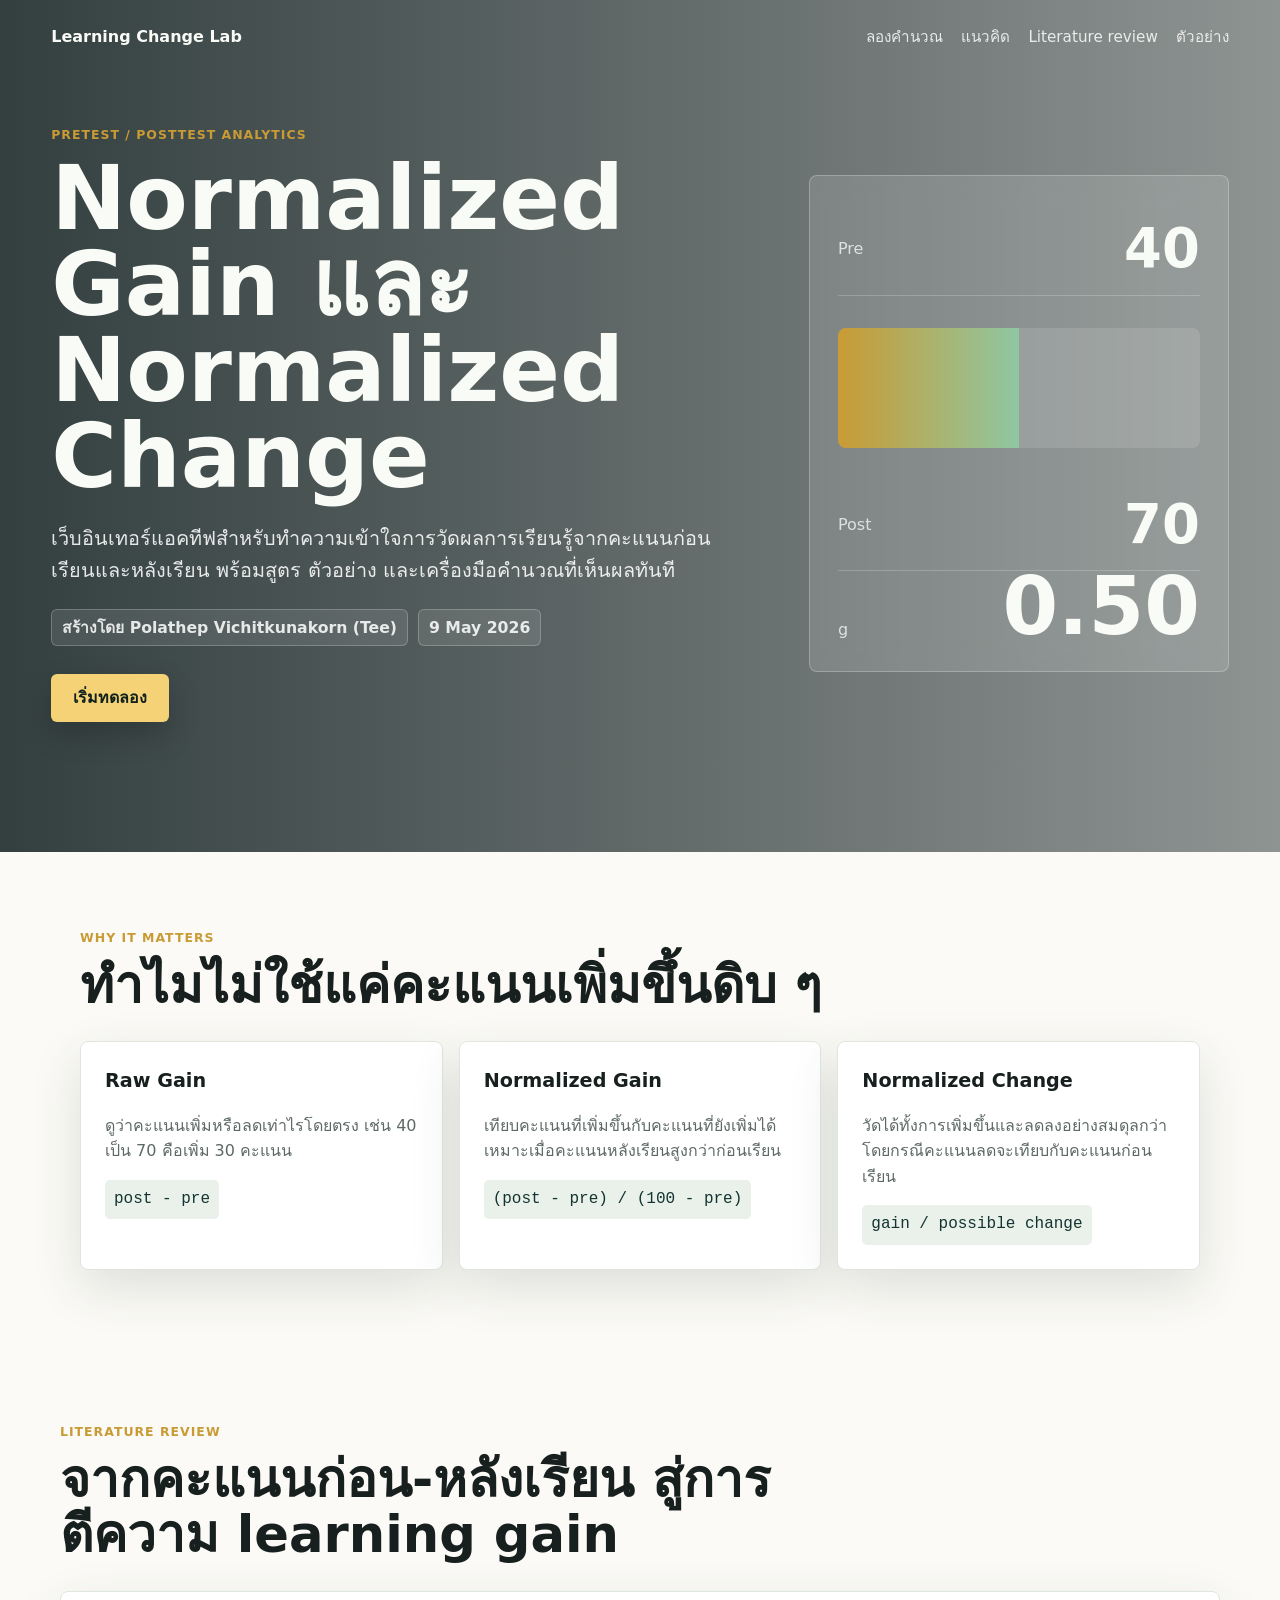
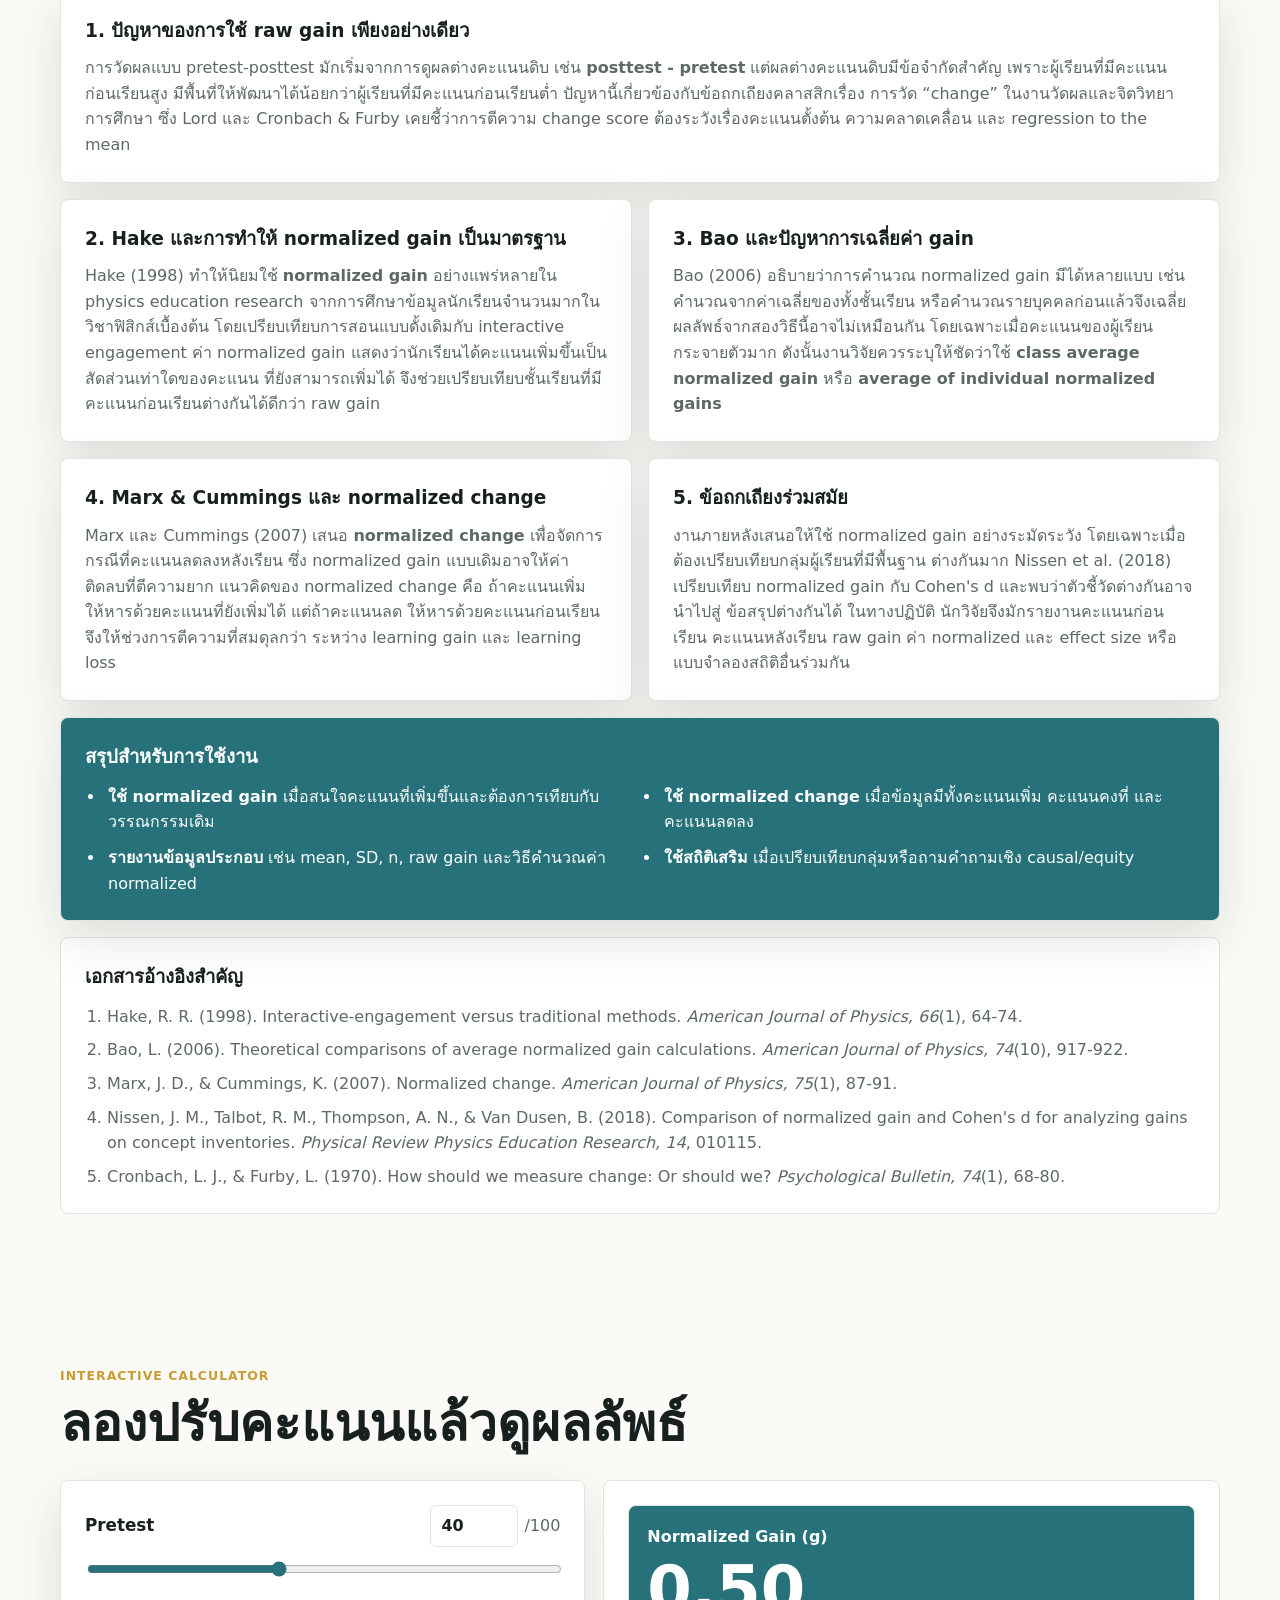
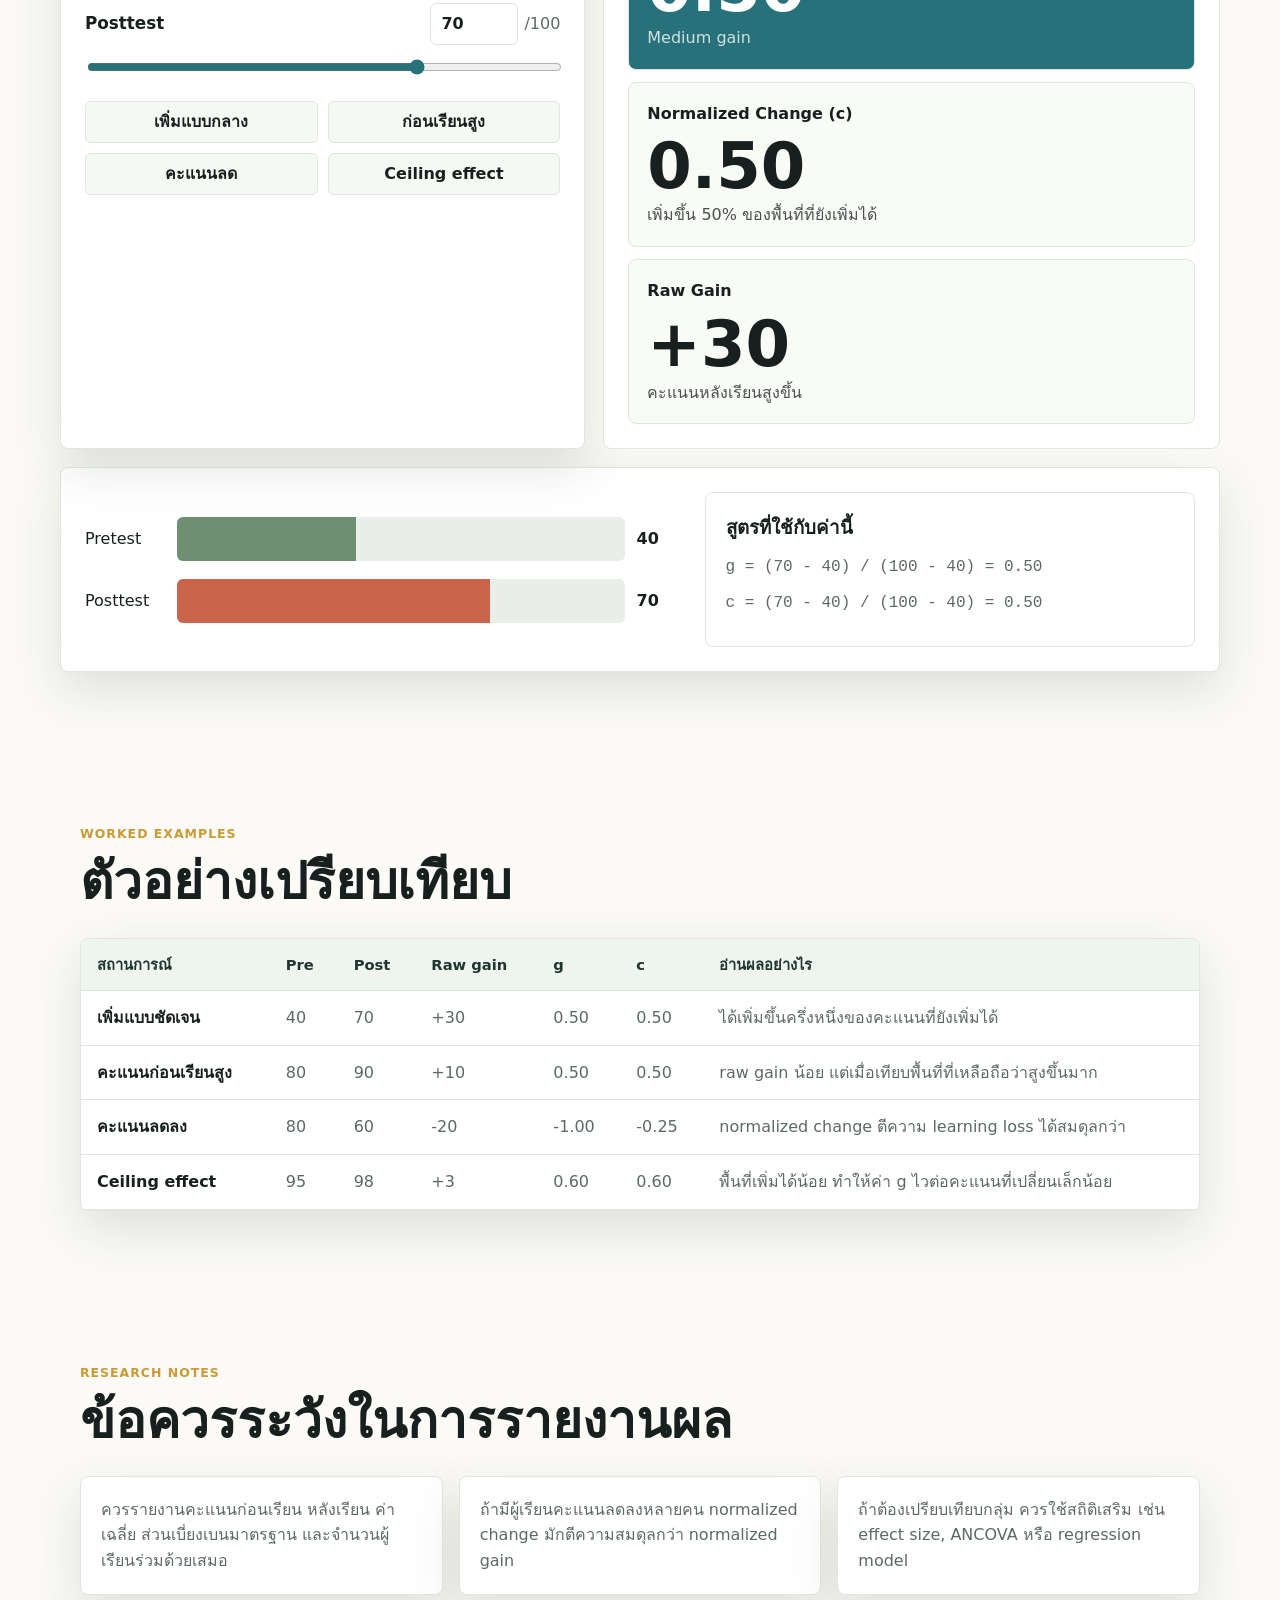
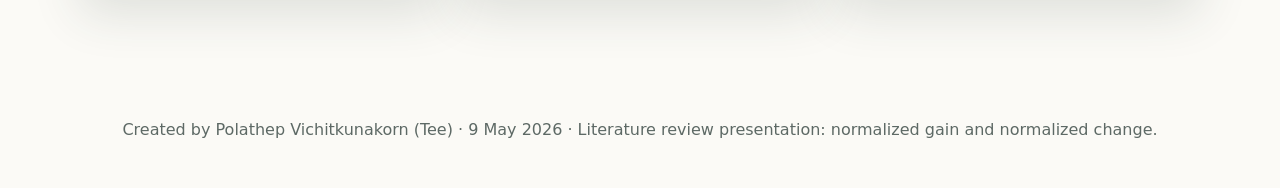
==== index.html @ 42223a31 "Add files via upload" ====
<!doctype html>
<html lang="th">
  <head>
    <meta charset="utf-8" />
    <meta name="viewport" content="width=device-width, initial-scale=1" />
    <title>Normalized Gain & Normalized Change</title>
    <link rel="stylesheet" href="styles.css" />
  </head>
  <body>
    <header class="hero">
      <nav class="topbar" aria-label="Main navigation">
        <div class="brand">Learning Change Lab</div>
        <div class="nav-links">
          <a href="#calculator">ลองคำนวณ</a>
          <a href="#concepts">แนวคิด</a>
          <a href="#literature">Literature review</a>
          <a href="#examples">ตัวอย่าง</a>
        </div>
      </nav>

      <section class="hero-grid">
        <div class="hero-copy">
          <p class="eyebrow">Pretest / Posttest Analytics</p>
          <h1>Normalized Gain และ Normalized Change</h1>
          <p>
            เว็บอินเทอร์แอคทีฟสำหรับทำความเข้าใจการวัดผลการเรียนรู้จากคะแนนก่อนเรียนและหลังเรียน
            พร้อมสูตร ตัวอย่าง และเครื่องมือคำนวณที่เห็นผลทันที
          </p>
          <div class="creator-credit">
            <span>สร้างโดย Polathep Vichitkunakorn (Tee)</span>
            <span>9 May 2026</span>
          </div>
          <a class="primary-action" href="#calculator">เริ่มทดลอง</a>
        </div>
        <div class="hero-visual" aria-hidden="true">
          <div class="score-line">
            <span>Pre</span>
            <strong id="heroPre">40</strong>
          </div>
          <div class="growth-arc">
            <div class="arc-fill"></div>
          </div>
          <div class="score-line">
            <span>Post</span>
            <strong id="heroPost">70</strong>
          </div>
          <div class="hero-result">
            <span>g</span>
            <strong id="heroGain">0.50</strong>
          </div>
        </div>
      </section>
    </header>

    <main>
      <section class="section intro" id="concepts">
        <div class="section-heading">
          <p class="eyebrow">Why It Matters</p>
          <h2>ทำไมไม่ใช้แค่คะแนนเพิ่มขึ้นดิบ ๆ</h2>
        </div>
        <div class="concept-grid">
          <article>
            <h3>Raw Gain</h3>
            <p>ดูว่าคะแนนเพิ่มหรือลดเท่าไรโดยตรง เช่น 40 เป็น 70 คือเพิ่ม 30 คะแนน</p>
            <code>post - pre</code>
          </article>
          <article>
            <h3>Normalized Gain</h3>
            <p>เทียบคะแนนที่เพิ่มขึ้นกับคะแนนที่ยังเพิ่มได้ เหมาะเมื่อคะแนนหลังเรียนสูงกว่าก่อนเรียน</p>
            <code>(post - pre) / (100 - pre)</code>
          </article>
          <article>
            <h3>Normalized Change</h3>
            <p>วัดได้ทั้งการเพิ่มขึ้นและลดลงอย่างสมดุลกว่า โดยกรณีคะแนนลดจะเทียบกับคะแนนก่อนเรียน</p>
            <code>gain / possible change</code>
          </article>
        </div>
      </section>

      <section class="section literature" id="literature">
        <div class="section-heading">
          <p class="eyebrow">Literature Review</p>
          <h2>จากคะแนนก่อน-หลังเรียน สู่การตีความ learning gain</h2>
        </div>

        <div class="literature-layout">
          <article class="review-block lead-review">
            <h3>1. ปัญหาของการใช้ raw gain เพียงอย่างเดียว</h3>
            <p>
              การวัดผลแบบ pretest-posttest มักเริ่มจากการดูผลต่างคะแนนดิบ เช่น
              <strong>posttest - pretest</strong> แต่ผลต่างคะแนนดิบมีข้อจำกัดสำคัญ เพราะผู้เรียนที่มีคะแนนก่อนเรียนสูง
              มีพื้นที่ให้พัฒนาได้น้อยกว่าผู้เรียนที่มีคะแนนก่อนเรียนต่ำ ปัญหานี้เกี่ยวข้องกับข้อถกเถียงคลาสสิกเรื่อง
              การวัด “change” ในงานวัดผลและจิตวิทยาการศึกษา ซึ่ง Lord และ Cronbach & Furby เคยชี้ว่าการตีความ
              change score ต้องระวังเรื่องคะแนนตั้งต้น ความคลาดเคลื่อน และ regression to the mean
            </p>
          </article>

          <article class="review-block">
            <h3>2. Hake และการทำให้ normalized gain เป็นมาตรฐาน</h3>
            <p>
              Hake (1998) ทำให้นิยมใช้ <strong>normalized gain</strong> อย่างแพร่หลายใน physics education research
              จากการศึกษาข้อมูลนักเรียนจำนวนมากในวิชาฟิสิกส์เบื้องต้น โดยเปรียบเทียบการสอนแบบดั้งเดิมกับ
              interactive engagement ค่า normalized gain แสดงว่านักเรียนได้คะแนนเพิ่มขึ้นเป็นสัดส่วนเท่าใดของคะแนน
              ที่ยังสามารถเพิ่มได้ จึงช่วยเปรียบเทียบชั้นเรียนที่มีคะแนนก่อนเรียนต่างกันได้ดีกว่า raw gain
            </p>
          </article>

          <article class="review-block">
            <h3>3. Bao และปัญหาการเฉลี่ยค่า gain</h3>
            <p>
              Bao (2006) อธิบายว่าการคำนวณ normalized gain มีได้หลายแบบ เช่น คำนวณจากค่าเฉลี่ยของทั้งชั้นเรียน
              หรือคำนวณรายบุคคลก่อนแล้วจึงเฉลี่ย ผลลัพธ์จากสองวิธีนี้อาจไม่เหมือนกัน โดยเฉพาะเมื่อคะแนนของผู้เรียน
              กระจายตัวมาก ดังนั้นงานวิจัยควรระบุให้ชัดว่าใช้ <strong>class average normalized gain</strong>
              หรือ <strong>average of individual normalized gains</strong>
            </p>
          </article>

          <article class="review-block">
            <h3>4. Marx & Cummings และ normalized change</h3>
            <p>
              Marx และ Cummings (2007) เสนอ <strong>normalized change</strong> เพื่อจัดการกรณีที่คะแนนลดลงหลังเรียน
              ซึ่ง normalized gain แบบเดิมอาจให้ค่าติดลบที่ตีความยาก แนวคิดของ normalized change คือ ถ้าคะแนนเพิ่ม
              ให้หารด้วยคะแนนที่ยังเพิ่มได้ แต่ถ้าคะแนนลด ให้หารด้วยคะแนนก่อนเรียน จึงให้ช่วงการตีความที่สมดุลกว่า
              ระหว่าง learning gain และ learning loss
            </p>
          </article>

          <article class="review-block">
            <h3>5. ข้อถกเถียงร่วมสมัย</h3>
            <p>
              งานภายหลังเสนอให้ใช้ normalized gain อย่างระมัดระวัง โดยเฉพาะเมื่อต้องเปรียบเทียบกลุ่มผู้เรียนที่มีพื้นฐาน
              ต่างกันมาก Nissen et al. (2018) เปรียบเทียบ normalized gain กับ Cohen's d และพบว่าตัวชี้วัดต่างกันอาจนำไปสู่
              ข้อสรุปต่างกันได้ ในทางปฏิบัติ นักวิจัยจึงมักรายงานคะแนนก่อนเรียน คะแนนหลังเรียน raw gain ค่า normalized
              และ effect size หรือแบบจำลองสถิติอื่นร่วมกัน
            </p>
          </article>

          <aside class="review-takeaway">
            <h3>สรุปสำหรับการใช้งาน</h3>
            <ul>
              <li><strong>ใช้ normalized gain</strong> เมื่อสนใจคะแนนที่เพิ่มขึ้นและต้องการเทียบกับวรรณกรรมเดิม</li>
              <li><strong>ใช้ normalized change</strong> เมื่อข้อมูลมีทั้งคะแนนเพิ่ม คะแนนคงที่ และคะแนนลดลง</li>
              <li><strong>รายงานข้อมูลประกอบ</strong> เช่น mean, SD, n, raw gain และวิธีคำนวณค่า normalized</li>
              <li><strong>ใช้สถิติเสริม</strong> เมื่อเปรียบเทียบกลุ่มหรือถามคำถามเชิง causal/equity</li>
            </ul>
          </aside>
        </div>

        <div class="references">
          <h3>เอกสารอ้างอิงสำคัญ</h3>
          <ol>
            <li>Hake, R. R. (1998). Interactive-engagement versus traditional methods. <em>American Journal of Physics, 66</em>(1), 64-74.</li>
            <li>Bao, L. (2006). Theoretical comparisons of average normalized gain calculations. <em>American Journal of Physics, 74</em>(10), 917-922.</li>
            <li>Marx, J. D., & Cummings, K. (2007). Normalized change. <em>American Journal of Physics, 75</em>(1), 87-91.</li>
            <li>Nissen, J. M., Talbot, R. M., Thompson, A. N., & Van Dusen, B. (2018). Comparison of normalized gain and Cohen's d for analyzing gains on concept inventories. <em>Physical Review Physics Education Research, 14</em>, 010115.</li>
            <li>Cronbach, L. J., & Furby, L. (1970). How should we measure change: Or should we? <em>Psychological Bulletin, 74</em>(1), 68-80.</li>
          </ol>
        </div>
      </section>

      <section class="section calculator-section" id="calculator">
        <div class="section-heading">
          <p class="eyebrow">Interactive Calculator</p>
          <h2>ลองปรับคะแนนแล้วดูผลลัพธ์</h2>
        </div>

        <div class="workspace">
          <section class="controls" aria-label="Score controls">
            <div class="control-row">
              <label for="preInput">Pretest</label>
              <div class="number-control">
                <input id="preInput" type="number" min="0" max="100" step="1" value="40" />
                <span>/100</span>
              </div>
              <input id="preRange" type="range" min="0" max="100" step="1" value="40" />
            </div>

            <div class="control-row">
              <label for="postInput">Posttest</label>
              <div class="number-control">
                <input id="postInput" type="number" min="0" max="100" step="1" value="70" />
                <span>/100</span>
              </div>
              <input id="postRange" type="range" min="0" max="100" step="1" value="70" />
            </div>

            <div class="preset-buttons" aria-label="Example presets">
              <button type="button" data-pre="40" data-post="70">เพิ่มแบบกลาง</button>
              <button type="button" data-pre="80" data-post="90">ก่อนเรียนสูง</button>
              <button type="button" data-pre="80" data-post="60">คะแนนลด</button>
              <button type="button" data-pre="95" data-post="98">Ceiling effect</button>
            </div>
          </section>

          <section class="results" aria-live="polite">
            <div class="metric primary">
              <span>Normalized Gain (g)</span>
              <strong id="gainValue">0.50</strong>
              <em id="gainLabel">Medium gain</em>
            </div>
            <div class="metric">
              <span>Normalized Change (c)</span>
              <strong id="changeValue">0.50</strong>
              <em id="changeLabel">เพิ่มขึ้น 50% ของพื้นที่ที่ยังเพิ่มได้</em>
            </div>
            <div class="metric">
              <span>Raw Gain</span>
              <strong id="rawValue">+30</strong>
              <em id="rawLabel">คะแนนหลังเรียนสูงขึ้น</em>
            </div>
          </section>
        </div>

        <div class="visual-panel">
          <div class="bar-chart" aria-label="Pretest and posttest comparison">
            <div class="bar-item">
              <span>Pretest</span>
              <div class="bar-track">
                <div class="bar pre-bar" id="preBar"></div>
              </div>
              <strong id="preValue">40</strong>
            </div>
            <div class="bar-item">
              <span>Posttest</span>
              <div class="bar-track">
                <div class="bar post-bar" id="postBar"></div>
              </div>
              <strong id="postValue">70</strong>
            </div>
          </div>

          <div class="formula-panel">
            <h3>สูตรที่ใช้กับค่านี้</h3>
            <p id="formulaText">g = (70 - 40) / (100 - 40) = 0.50</p>
            <p id="changeFormulaText">c = (70 - 40) / (100 - 40) = 0.50</p>
          </div>
        </div>
      </section>

      <section class="section examples" id="examples">
        <div class="section-heading">
          <p class="eyebrow">Worked Examples</p>
          <h2>ตัวอย่างเปรียบเทียบ</h2>
        </div>
        <div class="table-wrap">
          <table>
            <thead>
              <tr>
                <th>สถานการณ์</th>
                <th>Pre</th>
                <th>Post</th>
                <th>Raw gain</th>
                <th>g</th>
                <th>c</th>
                <th>อ่านผลอย่างไร</th>
              </tr>
            </thead>
            <tbody id="exampleRows"></tbody>
          </table>
        </div>
      </section>

      <section class="section notes">
        <div class="section-heading">
          <p class="eyebrow">Research Notes</p>
          <h2>ข้อควรระวังในการรายงานผล</h2>
        </div>
        <div class="note-grid">
          <p>ควรรายงานคะแนนก่อนเรียน หลังเรียน ค่าเฉลี่ย ส่วนเบี่ยงเบนมาตรฐาน และจำนวนผู้เรียนร่วมด้วยเสมอ</p>
          <p>ถ้ามีผู้เรียนคะแนนลดลงหลายคน normalized change มักตีความสมดุลกว่า normalized gain</p>
          <p>ถ้าต้องเปรียบเทียบกลุ่ม ควรใช้สถิติเสริม เช่น effect size, ANCOVA หรือ regression model</p>
        </div>
      </section>
    </main>

    <footer>
      <p>
        Created by Polathep Vichitkunakorn (Tee) · 9 May 2026 · Literature review presentation:
        normalized gain and normalized change.
      </p>
    </footer>

    <script src="script.js"></script>
  </body>
</html>
---- styles.css ----
:root {
  --ink: #18201f;
  --muted: #5d6965;
  --paper: #fbfaf6;
  --panel: #ffffff;
  --line: #dfe6df;
  --sage: #6e8f72;
  --teal: #27727a;
  --coral: #c9654b;
  --gold: #c99b34;
  --shadow: 0 18px 50px rgba(39, 63, 56, 0.14);
}

* {
  box-sizing: border-box;
}

html {
  scroll-behavior: smooth;
}

body {
  margin: 0;
  color: var(--ink);
  background: var(--paper);
  font-family:
    "Segoe UI",
    "Noto Sans Thai",
    system-ui,
    sans-serif;
  line-height: 1.6;
}

a {
  color: inherit;
  text-decoration: none;
}

.hero {
  min-height: 92vh;
  padding: 24px clamp(18px, 4vw, 56px) 54px;
  color: #f9fbf6;
  background:
    linear-gradient(90deg, rgba(13, 27, 28, 0.84), rgba(13, 27, 28, 0.46)),
    url("https://images.unsplash.com/photo-1453738773917-9c3eff1db985?auto=format&fit=crop&w=1800&q=85")
      center/cover;
}

.topbar,
.hero-grid,
.section,
footer {
  width: min(1180px, 100%);
  margin: 0 auto;
}

.topbar {
  display: flex;
  align-items: center;
  justify-content: space-between;
  gap: 20px;
}

.brand {
  font-weight: 800;
  letter-spacing: 0;
}

.nav-links {
  display: flex;
  gap: 18px;
  color: rgba(255, 255, 255, 0.84);
  font-size: 0.95rem;
}

.nav-links a:hover {
  color: #fff;
}

.hero-grid {
  display: grid;
  grid-template-columns: minmax(0, 1fr) minmax(280px, 420px);
  gap: clamp(28px, 6vw, 92px);
  align-items: center;
  min-height: calc(92vh - 80px);
}

.hero-copy {
  max-width: 720px;
}

.eyebrow {
  margin: 0 0 10px;
  color: var(--gold);
  font-size: 0.78rem;
  font-weight: 800;
  letter-spacing: 0.08em;
  text-transform: uppercase;
}

.hero h1 {
  margin: 0;
  font-size: clamp(2.6rem, 7vw, 6.2rem);
  line-height: 0.96;
  letter-spacing: 0;
  max-width: 780px;
}

.hero-copy p:not(.eyebrow) {
  max-width: 660px;
  margin: 24px 0 30px;
  color: rgba(255, 255, 255, 0.88);
  font-size: clamp(1.02rem, 1.7vw, 1.24rem);
}

.creator-credit {
  display: flex;
  flex-wrap: wrap;
  gap: 10px;
  margin: -8px 0 28px;
  color: rgba(255, 255, 255, 0.86);
  font-size: 0.98rem;
  font-weight: 700;
}

.creator-credit span {
  min-height: 32px;
  padding: 5px 10px;
  border: 1px solid rgba(255, 255, 255, 0.22);
  border-radius: 6px;
  background: rgba(255, 255, 255, 0.1);
}

.primary-action {
  display: inline-flex;
  align-items: center;
  min-height: 48px;
  padding: 0 22px;
  border-radius: 6px;
  color: #10201d;
  background: #f5d275;
  font-weight: 800;
  box-shadow: 0 12px 30px rgba(0, 0, 0, 0.2);
}

.hero-visual {
  position: relative;
  min-height: 390px;
  padding: 28px;
  border: 1px solid rgba(255, 255, 255, 0.24);
  border-radius: 8px;
  background: rgba(255, 255, 255, 0.12);
  backdrop-filter: blur(12px);
}

.score-line {
  display: flex;
  align-items: center;
  justify-content: space-between;
  padding: 18px 0;
  border-bottom: 1px solid rgba(255, 255, 255, 0.2);
}

.score-line span,
.hero-result span {
  color: rgba(255, 255, 255, 0.74);
}

.score-line strong {
  font-size: 3.4rem;
  line-height: 1;
}

.growth-arc {
  position: relative;
  height: 120px;
  margin: 32px 0;
  border-radius: 8px;
  background: rgba(255, 255, 255, 0.12);
  overflow: hidden;
}

.arc-fill {
  width: 50%;
  height: 100%;
  background: linear-gradient(90deg, var(--gold), #8fc7a2);
  transition: width 220ms ease;
}

.hero-result {
  display: flex;
  align-items: end;
  justify-content: space-between;
}

.hero-result strong {
  font-size: 5rem;
  line-height: 0.9;
}

.section {
  padding: 76px clamp(18px, 3vw, 30px);
}

.section-heading {
  max-width: 760px;
  margin-bottom: 28px;
}

.section h2 {
  margin: 0;
  font-size: clamp(1.9rem, 4vw, 3.3rem);
  line-height: 1.08;
}

.concept-grid,
.note-grid {
  display: grid;
  grid-template-columns: repeat(3, minmax(0, 1fr));
  gap: 16px;
}

.concept-grid article,
.review-block,
.review-takeaway,
.references,
.note-grid p,
.controls,
.results,
.visual-panel,
.formula-panel {
  border: 1px solid var(--line);
  border-radius: 8px;
  background: var(--panel);
  box-shadow: var(--shadow);
}

.concept-grid article {
  padding: 24px;
}

.literature {
  width: min(1220px, 100%);
}

.literature-layout {
  display: grid;
  grid-template-columns: repeat(2, minmax(0, 1fr));
  gap: 16px;
  align-items: start;
}

.review-block,
.review-takeaway,
.references {
  padding: 24px;
}

.lead-review,
.review-takeaway {
  grid-column: span 2;
}

.review-block h3,
.review-takeaway h3,
.references h3 {
  margin: 0 0 10px;
  font-size: 1.16rem;
}

.review-block p,
.references li {
  color: var(--muted);
}

.review-block p {
  margin: 0;
}

.review-takeaway {
  color: #fff;
  background: var(--teal);
}

.review-takeaway ul {
  display: grid;
  grid-template-columns: repeat(2, minmax(0, 1fr));
  gap: 10px 22px;
  margin: 12px 0 0;
  padding-left: 20px;
}

.review-takeaway li {
  padding-left: 3px;
}

.references {
  margin-top: 16px;
  box-shadow: none;
}

.references ol {
  margin: 12px 0 0;
  padding-left: 22px;
}

.references li + li {
  margin-top: 8px;
}

.concept-grid h3 {
  margin: 0 0 8px;
  font-size: 1.2rem;
}

.concept-grid p,
.note-grid p {
  color: var(--muted);
}

code {
  display: inline-block;
  max-width: 100%;
  padding: 7px 9px;
  border-radius: 5px;
  color: #133431;
  background: #e9f1ea;
  font-family: "Cascadia Code", Consolas, monospace;
  white-space: normal;
}

.calculator-section {
  width: min(1220px, 100%);
}

.workspace {
  display: grid;
  grid-template-columns: minmax(300px, 0.92fr) minmax(300px, 1.08fr);
  gap: 18px;
  align-items: stretch;
}

.controls,
.results,
.visual-panel {
  padding: 24px;
}

.control-row {
  display: grid;
  grid-template-columns: 1fr auto;
  gap: 12px;
  margin-bottom: 24px;
}

.control-row label {
  align-self: center;
  font-size: 1.05rem;
  font-weight: 800;
}

.number-control {
  display: flex;
  align-items: center;
  gap: 6px;
  color: var(--muted);
}

.number-control input {
  width: 88px;
  min-height: 42px;
  border: 1px solid var(--line);
  border-radius: 6px;
  padding: 0 10px;
  color: var(--ink);
  font: inherit;
  font-weight: 800;
}

input[type="range"] {
  grid-column: 1 / -1;
  width: 100%;
  accent-color: var(--teal);
}

.preset-buttons {
  display: grid;
  grid-template-columns: repeat(2, minmax(0, 1fr));
  gap: 10px;
}

button {
  min-height: 42px;
  border: 1px solid var(--line);
  border-radius: 6px;
  color: var(--ink);
  background: #f6f8f3;
  font: inherit;
  font-weight: 750;
  cursor: pointer;
}

button:hover {
  border-color: var(--teal);
  background: #edf5f1;
}

.results {
  display: grid;
  gap: 12px;
  box-shadow: none;
}

.metric {
  padding: 18px;
  border: 1px solid var(--line);
  border-radius: 8px;
  background: #f9fbf7;
}

.metric.primary {
  color: #fff;
  background: var(--teal);
}

.metric span,
.metric em {
  display: block;
}

.metric span {
  font-weight: 800;
}

.metric strong {
  display: block;
  margin: 8px 0 4px;
  font-size: clamp(2rem, 5vw, 4.4rem);
  line-height: 1;
}

.metric em {
  color: inherit;
  opacity: 0.78;
  font-style: normal;
}

.visual-panel {
  display: grid;
  grid-template-columns: minmax(0, 1.1fr) minmax(280px, 0.9fr);
  gap: 20px;
  margin-top: 18px;
}

.bar-chart {
  display: grid;
  gap: 18px;
  align-content: center;
}

.bar-item {
  display: grid;
  grid-template-columns: 80px 1fr 48px;
  gap: 12px;
  align-items: center;
}

.bar-track {
  height: 44px;
  border-radius: 6px;
  background: #e9eee8;
  overflow: hidden;
}

.bar {
  height: 100%;
  min-width: 2px;
  transition: width 220ms ease, background 220ms ease;
}

.pre-bar {
  background: var(--sage);
}

.post-bar {
  background: var(--coral);
}

.formula-panel {
  padding: 20px;
  box-shadow: none;
}

.formula-panel h3 {
  margin: 0 0 12px;
}

.formula-panel p {
  margin: 10px 0;
  color: var(--muted);
  font-family: "Cascadia Code", Consolas, monospace;
}

.table-wrap {
  overflow-x: auto;
  border: 1px solid var(--line);
  border-radius: 8px;
  background: var(--panel);
  box-shadow: var(--shadow);
}

table {
  width: 100%;
  min-width: 850px;
  border-collapse: collapse;
}

th,
td {
  padding: 14px 16px;
  border-bottom: 1px solid var(--line);
  text-align: left;
}

th {
  color: #203532;
  background: #eef4ee;
  font-size: 0.92rem;
}

td {
  color: var(--muted);
}

td strong {
  color: var(--ink);
}

.note-grid p {
  margin: 0;
  padding: 20px;
}

footer {
  padding: 30px;
  color: var(--muted);
  text-align: center;
}

@media (max-width: 860px) {
  .hero {
    min-height: auto;
  }

  .topbar {
    align-items: flex-start;
    flex-direction: column;
  }

  .nav-links {
    flex-wrap: wrap;
  }

  .hero-grid,
  .workspace,
  .visual-panel,
  .concept-grid,
  .literature-layout,
  .note-grid {
    grid-template-columns: 1fr;
  }

  .lead-review,
  .review-takeaway {
    grid-column: auto;
  }

  .review-takeaway ul {
    grid-template-columns: 1fr;
  }

  .hero-grid {
    min-height: auto;
    padding-top: 60px;
  }

  .hero-visual {
    min-height: 320px;
  }
}

@media (max-width: 520px) {
  .hero h1 {
    font-size: 2.35rem;
  }

  .preset-buttons {
    grid-template-columns: 1fr;
  }

  .bar-item {
    grid-template-columns: 66px 1fr 38px;
    gap: 8px;
    font-size: 0.92rem;
  }
}
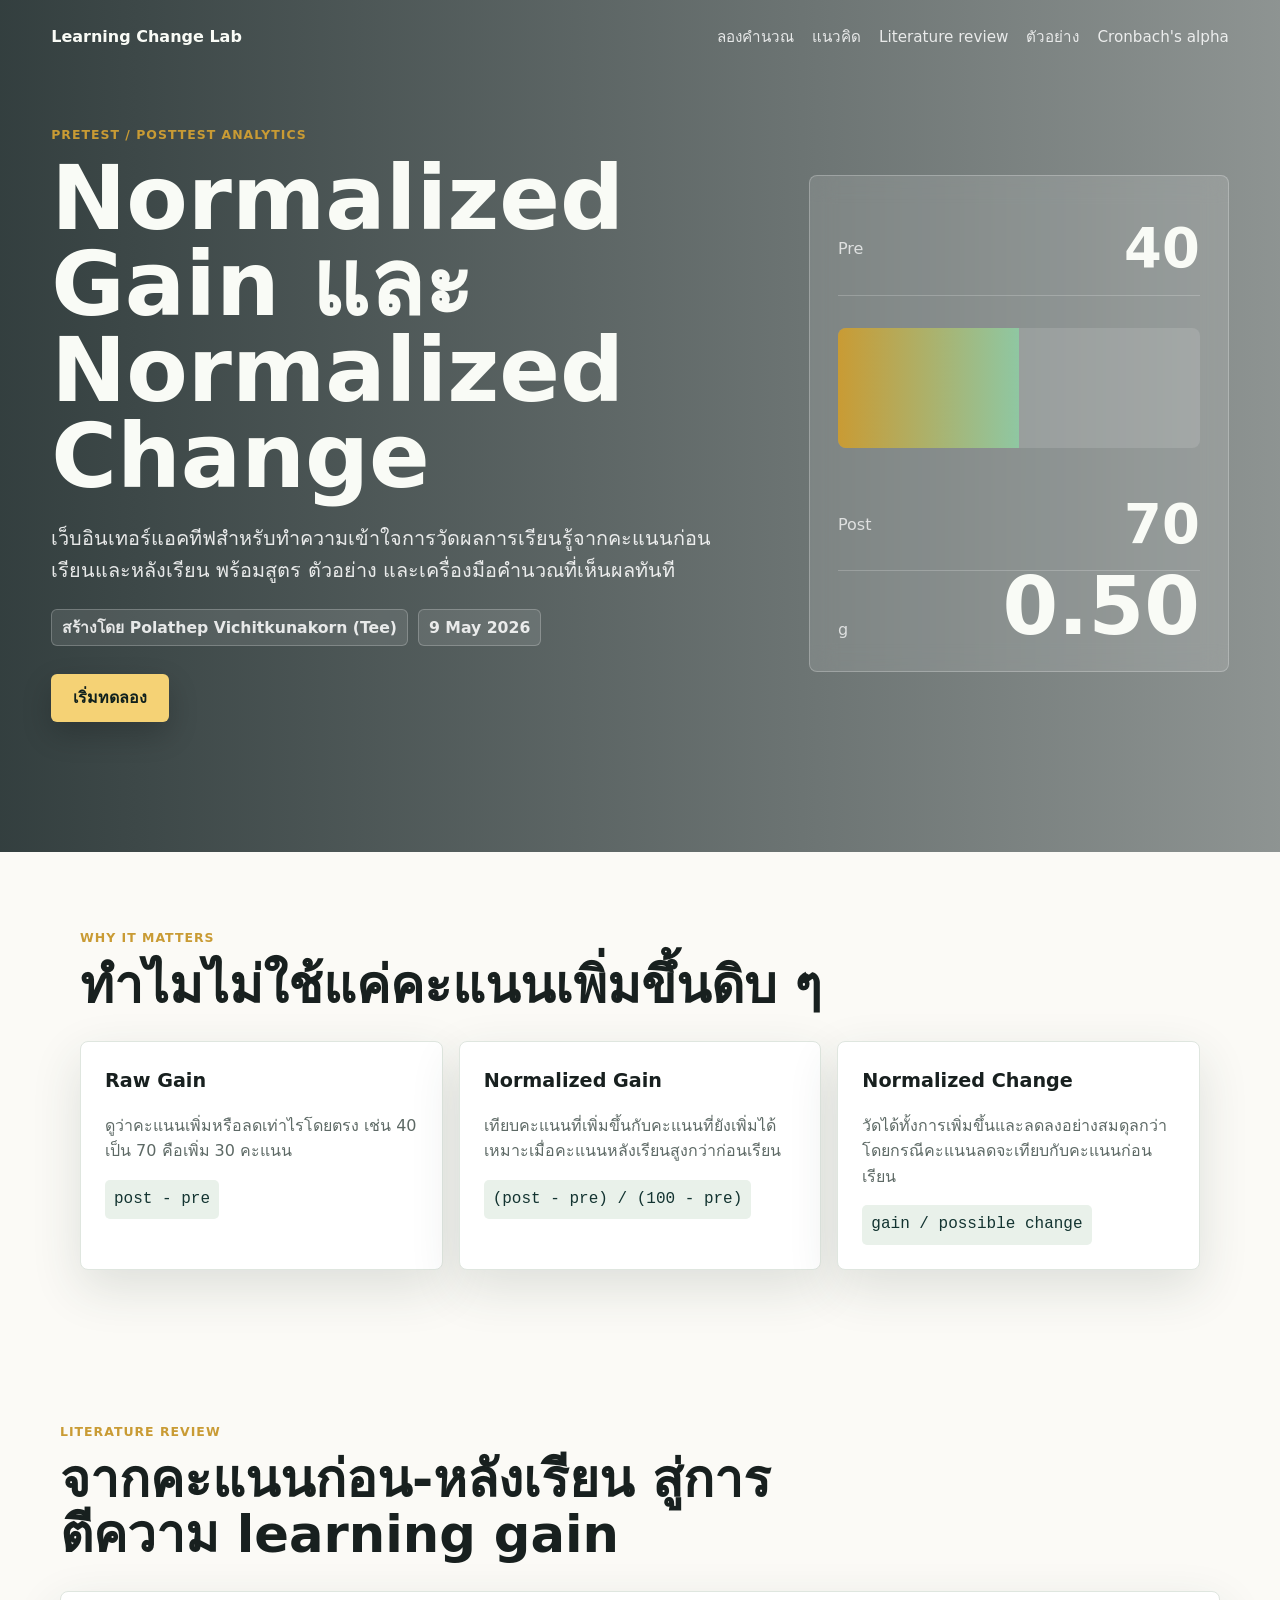
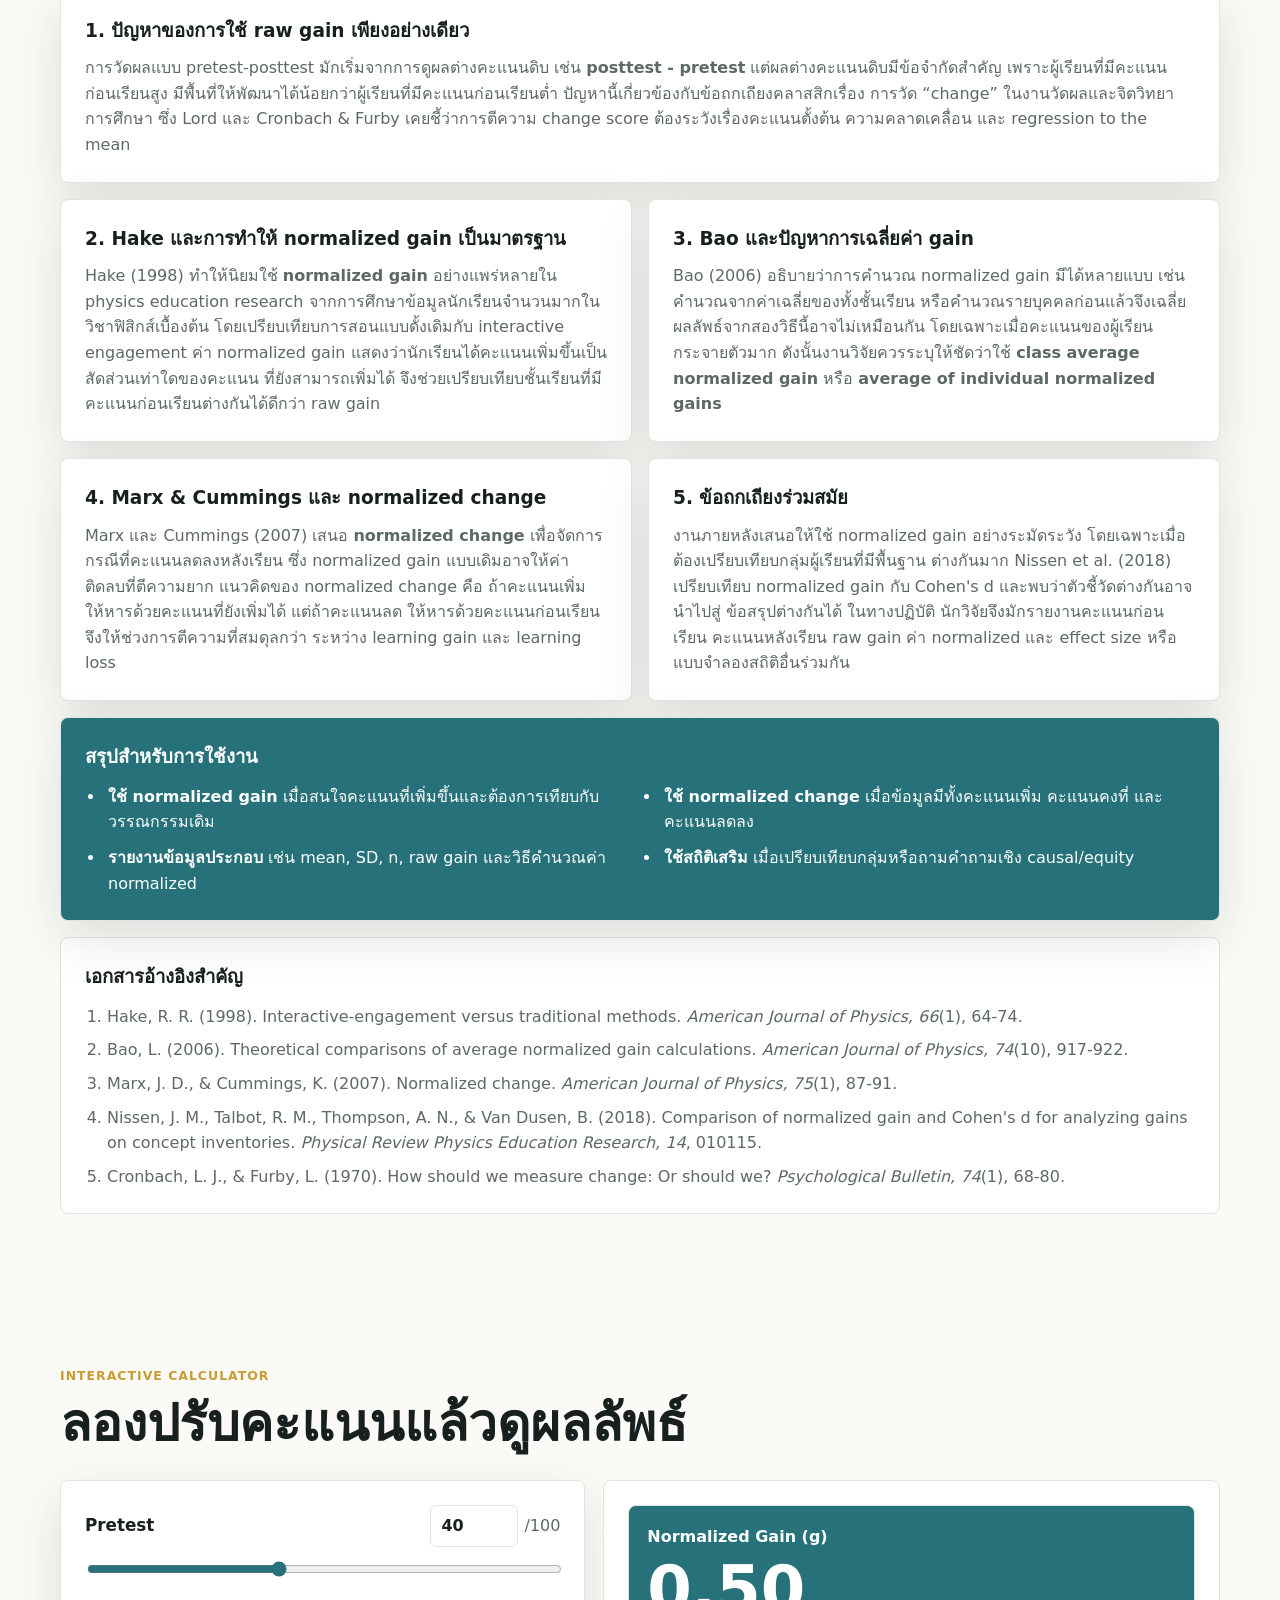
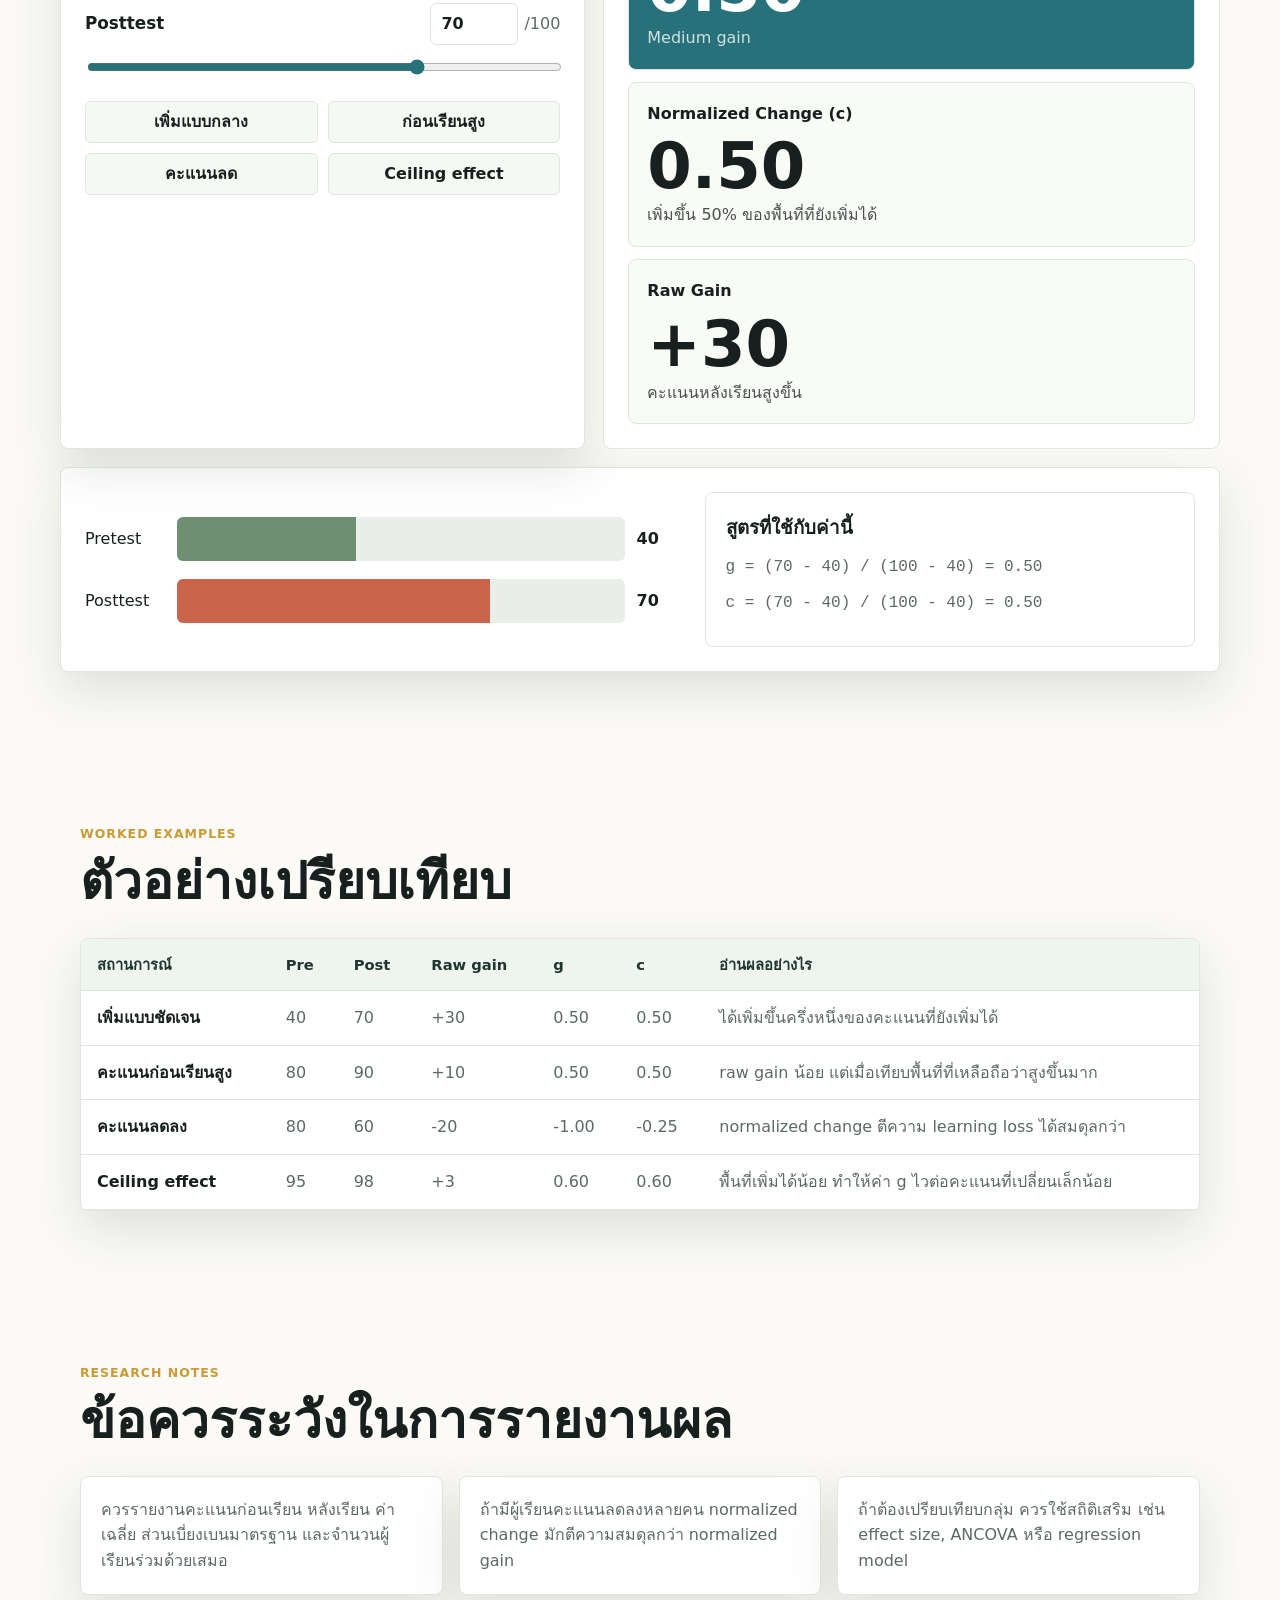
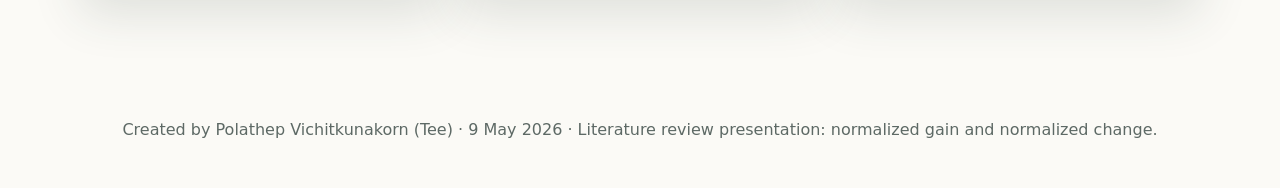
==== commit e84cbcd6: "Add files via upload" ====
--- a/index.html
+++ b/index.html
@@ -15,6 +15,7 @@
           <a href="#concepts">แนวคิด</a>
           <a href="#literature">Literature review</a>
           <a href="#examples">ตัวอย่าง</a>
+          <a href="cronbach-alpha.html">Cronbach's alpha</a>
         </div>
       </nav>
 
